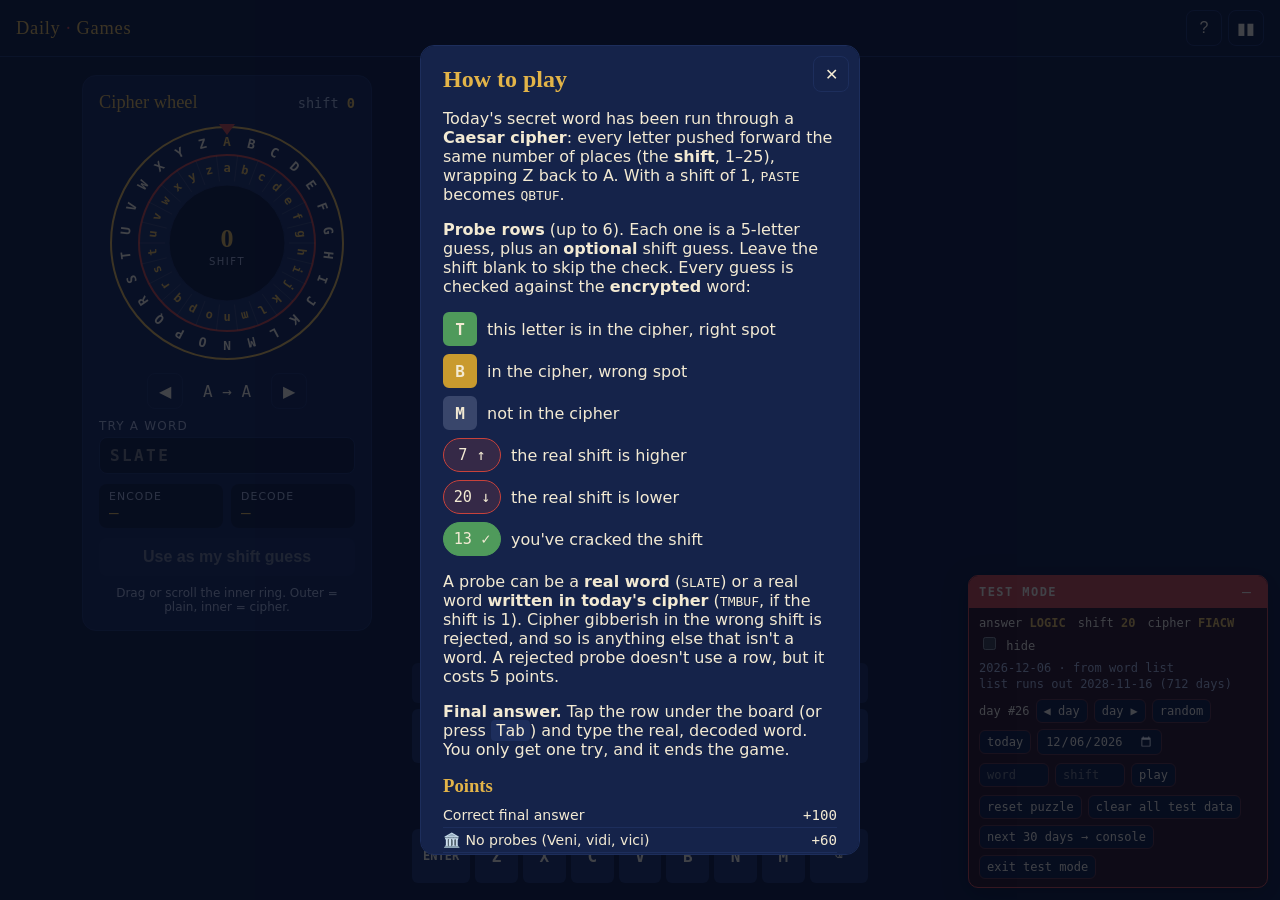
==== caesarle/index.html @ ae0e4043 "Daily games: hub + Caesarle" ====
<!DOCTYPE html>
<html lang="en">
<head>
  <meta charset="utf-8">
  <meta name="viewport" content="width=device-width, initial-scale=1, maximum-scale=1">
  <title>Caesarle · a daily cipher word game</title>
  <meta name="description" content="Today's word is hidden behind a Caesar cipher. Probe it, crack the shift, then lock in your answer.">
  <link rel="icon" href="data:image/svg+xml,<svg xmlns=%22http://www.w3.org/2000/svg%22 viewBox=%220 0 100 100%22><rect width=%22100%22 height=%22100%22 rx=%2220%22 fill=%22%230d1730%22/><text x=%2250%22 y=%2270%22 font-size=%2260%22 text-anchor=%22middle%22 fill=%22%23e3b448%22 font-family=%22Georgia%22>D</text></svg>">
  <link rel="stylesheet" href="../shared/style.css">
  <link rel="stylesheet" href="caesarle.css">
</head>
<body>
  <header class="topbar">
    <a class="brand" href="../">Daily <span>·</span> Games</a>
    <nav>
      <button class="icon-btn" id="wheelBtn" aria-label="Cipher wheel" aria-controls="wheelPanel">◎</button>
      <button class="icon-btn" id="helpBtn" aria-label="How to play">?</button>
      <button class="icon-btn" id="statsBtn" aria-label="Statistics">▮▮</button>
    </nav>
  </header>

  <div class="layout">
  <aside class="wheel-panel" id="wheelPanel" aria-label="Cipher wheel"></aside>
  <main class="game">
    <h1 class="title">Caesarle <small id="dayLabel"></small></h1>

    <section class="board" id="board" aria-live="polite" aria-label="Probe guesses"></section>

    <section class="final" id="finalArea" aria-label="Final answer">
      <div class="final-label">Final answer <span>· one shot, ends the game</span></div>
      <div class="final-row" id="finalRow" tabindex="0" role="button" aria-label="Type your final answer"></div>
      <button class="btn lock" id="lockBtn">Lock in</button>
    </section>

    <section class="keyboard" id="keyboard"></section>
  </main>
  </div>
  <div class="scrim" id="scrim"></div>

  <div class="modal" id="helpModal" role="dialog" aria-modal="true" aria-labelledby="helpTitle">
    <div class="card">
      <button class="icon-btn close" data-close>✕</button>
      <h2 id="helpTitle">How to play</h2>
      <p>Today's secret word has been run through a <b>Caesar cipher</b>:
        every letter pushed forward the same number of places (the <b>shift</b>,
        1–25), wrapping Z back to A. With a shift of 1, <code>PASTE</code>
        becomes <code>QBTUF</code>.</p>
      <p><b>Probe rows</b> (up to 6). Each one is a 5-letter guess, plus an
        <b>optional</b> shift guess. Leave the shift blank to skip the check.
        Every guess is checked against the <b>encrypted</b> word:</p>
      <ul class="legend">
        <li><span class="tile hit">T</span> this letter is in the cipher, right spot</li>
        <li><span class="tile near">B</span> in the cipher, wrong spot</li>
        <li><span class="tile miss">M</span> not in the cipher</li>
        <li><span class="badge done">7 ↑</span> the real shift is higher</li>
        <li><span class="badge done">20 ↓</span> the real shift is lower</li>
        <li><span class="badge exact">13 ✓</span> you've cracked the shift</li>
      </ul>
      <p>A probe can be a <b>real word</b> (<code>SLATE</code>) or a real word
        <b>written in today's cipher</b> (<code>TMBUF</code>, if the shift is 1).
        Cipher gibberish in the wrong shift is rejected, and so is anything else
        that isn't a word. A rejected probe doesn't use a row, but it costs 5 points.</p>
      <p><b>Final answer.</b> Tap the row under the board (or press <kbd>Tab</kbd>)
        and type the real, decoded word. You only get one try, and it ends the game.</p>
      <h3>Points</h3>
      <table class="points">
        <tr><td>Correct final answer</td><td>+100</td></tr>
        <tr><td>🏛️ No probes (Veni, vidi, vici)</td><td>+60</td></tr>
        <tr><td>1 probe</td><td>+30</td></tr>
        <tr><td>2 probes</td><td>+20</td></tr>
        <tr><td>3 probes</td><td>+10</td></tr>
        <tr><td>4 probes</td><td>0</td></tr>
        <tr><td>5 probes</td><td>−10</td></tr>
        <tr><td>6 probes</td><td>−20</td></tr>
        <tr><td>🔑 Cracked the key (hit the exact shift)</td><td>+25</td></tr>
        <tr><td>🕶️ No shift checks (never entered a shift guess)</td><td>+50</td></tr>
        <tr><td>📜 Speaks cipher (a probe accepted only in cipher)</td><td>+15</td></tr>
        <tr><td>🙈 Ignored the signs (a shift guess the arrows already ruled out)</td><td>−10 each</td></tr>
        <tr><td>🗡️ Et tu? (probed the real answer instead of locking it in)</td><td>−15</td></tr>
        <tr><td>🚫 Barbarians at the gate (a probe rejected as not-a-word)</td><td>−5 each</td></tr>
        <tr><td>💀 Wrong final answer (no bonuses; rejections still count)</td><td>−25</td></tr>
      </table>
      <p class="muted">The <b>◎ cipher wheel</b> on the left lets you line up the two
        alphabets at any shift and test words. It's a scratchpad and doesn't know today's answer.</p>
      <p class="muted">Think a word should (or shouldn't) be in the game?
        <a href="../contact/?game=caesarle">Tell me</a>.</p>
      <p class="muted">Keyboard: letters to type, digits for the shift,
        <kbd>Enter</kbd> to probe (shift optional), <kbd>Tab</kbd> to switch to the final answer.</p>
    </div>
  </div>

  <div class="modal" id="confirmModal" role="dialog" aria-modal="true" aria-labelledby="confirmTitle">
    <div class="card">
      <h2 id="confirmTitle">Lock in <span id="confirmWord"></span>?</h2>
      <p>This is your only final answer. The game ends either way.</p>
      <div class="actions">
        <button class="btn" id="confirmYes">Lock it in</button>
        <button class="btn secondary" data-close>Keep probing</button>
      </div>
    </div>
  </div>

  <div class="modal" id="statsModal" role="dialog" aria-modal="true" aria-labelledby="statsTitle">
    <div class="card">
      <button class="icon-btn close" data-close>✕</button>
      <div id="endBlock" class="end-block"></div>
      <h2 id="statsTitle">Statistics</h2>
      <div id="statsBody"></div>
    </div>
  </div>

  <div class="toast" id="toast"></div>

  <script src="../shared/daily.js"></script>
  <script src="../shared/wheel.js"></script>
  <script src="words.js"></script>
  <script src="caesarle.js"></script>
</body>
</html>
---- shared/style.css ----
/* Shared look for the hub and every game. Palette follows the Roman Serius
   "RR" monogram: gold on deep blue with a red accent. Swap values here. */
:root {
  --bg: #0d1730;
  --panel: #15234a;
  --panel-2: #1d2e5c;
  --ink: #f3ead3;
  --muted: #a9b2cc;
  --gold: #e3b448;
  --red: #c8423b;
  --hit: #4f9a5b;      /* right letter, right spot */
  --near: #c99a2e;     /* right letter, wrong spot */
  --miss: #39466b;     /* not in word */
  --radius: 10px;
  --mono: ui-monospace, "SF Mono", Menlo, Consolas, monospace;
  --serif: "Iowan Old Style", "Palatino Linotype", Palatino, Georgia, serif;
  --sans: system-ui, -apple-system, "Segoe UI", sans-serif;
  color-scheme: dark;
}

* { box-sizing: border-box; }

html, body {
  margin: 0;
  background: var(--bg);
  color: var(--ink);
  font-family: var(--sans);
  -webkit-tap-highlight-color: transparent;
}

a { color: var(--gold); }

.topbar {
  display: flex;
  align-items: center;
  justify-content: space-between;
  gap: 12px;
  padding: 10px 16px;
  border-bottom: 1px solid var(--panel-2);
}
.topbar .brand {
  font-family: var(--serif);
  font-size: 1.15rem;
  letter-spacing: 0.04em;
  color: var(--gold);
  text-decoration: none;
}
.topbar .brand span { color: var(--red); }
.topbar nav { display: flex; gap: 6px; }

.icon-btn {
  background: none;
  border: 1px solid var(--panel-2);
  color: var(--ink);
  border-radius: 8px;
  min-width: 36px;
  height: 36px;
  font-size: 1rem;
  cursor: pointer;
}
.icon-btn:hover { border-color: var(--gold); }

.btn {
  background: var(--gold);
  color: var(--bg);
  border: 0;
  border-radius: 8px;
  padding: 10px 18px;
  font-weight: 700;
  font-size: 1rem;
  cursor: pointer;
}
.btn.secondary { background: var(--panel-2); color: var(--ink); }

/* Modal dialogs (help, stats) */
.modal {
  position: fixed;
  inset: 0;
  background: rgba(5, 10, 25, 0.75);
  display: none;
  align-items: center;
  justify-content: center;
  padding: 16px;
  z-index: 50;
}
.modal.open { display: flex; }
.modal .card {
  background: var(--panel);
  border: 1px solid var(--panel-2);
  border-radius: 14px;
  max-width: 440px;
  width: 100%;
  max-height: 90vh;
  overflow: auto;
  padding: 20px 22px;
  position: relative;
}
.modal h2 { font-family: var(--serif); color: var(--gold); margin: 0 0 10px; }
.modal .close { position: absolute; top: 10px; right: 10px; }

.toast {
  position: fixed;
  top: 64px;
  left: 50%;
  transform: translateX(-50%);
  background: var(--ink);
  color: var(--bg);
  padding: 8px 14px;
  border-radius: 8px;
  font-weight: 700;
  opacity: 0;
  pointer-events: none;
  transition: opacity 0.2s;
  z-index: 60;
}
.toast.show { opacity: 1; }

/* Stats block reused by every game */
.stat-row { display: flex; justify-content: space-around; text-align: center; margin: 8px 0 14px; }
.stat-row b { display: block; font-size: 1.6rem; }
.stat-row small { color: var(--muted); font-size: 0.72rem; }
.dist { display: grid; gap: 4px; margin-bottom: 14px; }
.dist .bar { display: flex; align-items: center; gap: 6px; font-family: var(--mono); font-size: 0.85rem; }
.dist .fill { background: var(--miss); padding: 2px 6px; text-align: right; min-width: 22px; border-radius: 3px; }
.dist .fill.today { background: var(--hit); }

@media (prefers-reduced-motion: reduce) {
  * { animation: none !important; transition: none !important; }
}

/* ---------- Cipher wheel (shared/wheel.js) ---------- */
.wheel { display: flex; flex-direction: column; align-items: center; gap: 10px; }
.wheel-head { width: 100%; display: flex; justify-content: space-between; align-items: baseline; }
.wheel-title { font-family: var(--serif); color: var(--gold); font-size: 1.15rem; }
.wheel-shift { color: var(--muted); font-family: var(--mono); font-size: 0.85rem; }
.wheel-shift b { color: var(--gold); }
.wheel-stage { width: 240px; height: 240px; touch-action: none; cursor: grab; border-radius: 50%; outline: none; }
.wheel-stage:active { cursor: grabbing; }
.wheel-stage:focus-visible { box-shadow: 0 0 0 3px rgba(227, 180, 72, 0.5); }
.wheel-svg { width: 100%; height: 100%; display: block; user-select: none; }
.w-outer { fill: var(--panel); stroke: var(--gold); stroke-width: 2; }
.w-plain { fill: var(--ink); font: 700 13px var(--mono); text-anchor: middle; dominant-baseline: central; }
.w-plain.top { fill: var(--gold); }
.w-inner { transform-origin: 120px 120px; transition: transform 0.25s ease; }
.w-inner.instant { transition: none; }
.w-disk { fill: var(--panel-2); stroke: var(--red); stroke-width: 2; }
.w-tick { stroke: rgba(243, 234, 211, 0.12); stroke-width: 1; }
.w-cipher { fill: var(--gold); font: 700 12px var(--mono); text-anchor: middle; dominant-baseline: central; }
.w-hub { fill: var(--bg); stroke: var(--panel-2); }
.w-hubnum { fill: var(--gold); font: 700 26px var(--serif); text-anchor: middle; }
.w-hublabel { fill: var(--muted); font: 10px var(--sans); text-anchor: middle; letter-spacing: 0.15em; text-transform: uppercase; }
.w-pointer { fill: var(--red); }
.wheel-buttons { display: flex; align-items: center; gap: 12px; }
.wheel-pair { font-family: var(--mono); color: var(--ink); min-width: 64px; text-align: center; }
.wheel-try { width: 100%; display: flex; flex-direction: column; gap: 4px; font-size: 0.75rem; color: var(--muted); text-transform: uppercase; letter-spacing: 0.1em; }
.wheel-try input {
  background: var(--bg); color: var(--ink); border: 1px solid var(--panel-2); border-radius: 8px;
  padding: 8px 10px; font: 600 1rem var(--mono); text-transform: uppercase; letter-spacing: 0.15em;
}
.wheel-try input:focus { outline: none; border-color: var(--gold); }
.wheel-out { width: 100%; display: grid; grid-template-columns: 1fr 1fr; gap: 8px; }
.wheel-out div { background: var(--bg); border-radius: 8px; padding: 6px 10px; }
.wheel-out small { display: block; color: var(--muted); font-size: 0.68rem; text-transform: uppercase; letter-spacing: 0.1em; }
.wheel-out code { font-family: var(--mono); color: var(--gold); letter-spacing: 0.12em; font-size: 1rem; }
.wheel-use { width: 100%; }
.wheel-hint { color: var(--muted); font-size: 0.75rem; margin: 0; text-align: center; }
---- caesarle/caesarle.css ----
/* Three columns: the game always sits in the true centre of the page,
   the wheel hugs the left edge of the centre column. */
.layout {
  display: grid;
  grid-template-columns: 1fr minmax(0, 480px) 1fr;
  align-items: start;
}
.layout > .game { grid-column: 2; grid-row: 1; }
.layout > .wheel-panel { grid-column: 1; grid-row: 1; justify-self: end; margin-right: 28px; }
.wheel-panel {
  width: 290px;
  flex: none;
  margin-top: 18px;
  padding: 16px;
  background: var(--panel);
  border: 1px solid var(--panel-2);
  border-radius: 14px;
  position: sticky;
  top: 16px;
}
#wheelBtn { display: none; }
.scrim { display: none; }

/* Narrow screens: the wheel becomes a drawer that slides in from the left */
@media (max-width: 1120px) {
  #wheelBtn { display: inline-block; }
  .wheel-panel {
    position: fixed;
    top: 0; left: 0; bottom: 0;
    margin: 0;
    border-radius: 0 14px 14px 0;
    overflow-y: auto;
    z-index: 40;
    transform: translateX(-105%);
    transition: transform 0.25s ease;
  }
  .wheel-panel.open { transform: none; }
  .scrim.open { display: block; position: fixed; inset: 0; background: rgba(5, 10, 25, 0.6); z-index: 39; }
}

.game {
  width: 100%;
  max-width: 480px;
  margin: 0;
  padding: 10px 12px 16px;
  display: flex;
  flex-direction: column;
  align-items: center;
  gap: 12px;
  min-height: calc(100dvh - 58px);
}
.title {
  font-family: var(--serif);
  font-weight: 600;
  margin: 4px 0 0;
  font-size: 1.6rem;
  letter-spacing: 0.03em;
}
.title small { color: var(--muted); font-size: 0.9rem; font-family: var(--mono); }

/* Tiles */
.tile {
  width: 52px;
  height: 52px;
  display: inline-flex;
  align-items: center;
  justify-content: center;
  font-family: var(--mono);
  font-size: 1.6rem;
  font-weight: 700;
  text-transform: uppercase;
  border: 2px solid var(--panel-2);
  border-radius: 6px;
  user-select: none;
}
.tile.filled { border-color: var(--muted); animation: pop 0.1s; }
.tile.hit  { background: var(--hit);  border-color: var(--hit); }
.tile.near { background: var(--near); border-color: var(--near); }
.tile.miss { background: var(--miss); border-color: var(--miss); }
.tile.reveal { animation: flip 0.4s ease both; }

@keyframes pop { 50% { transform: scale(1.08); } }
@keyframes flip {
  0% { transform: rotateX(0); }
  50% { transform: rotateX(90deg); }
  100% { transform: rotateX(0); }
}

/* Board */
.board { display: grid; gap: 6px; }
.row { display: flex; gap: 6px; align-items: center; }
.row.shake { animation: shake 0.35s; }
@keyframes shake {
  20%, 60% { transform: translateX(-6px); }
  40%, 80% { transform: translateX(6px); }
}

.badge {
  display: inline-flex;
  align-items: center;
  justify-content: center;
  gap: 3px;
  min-width: 58px;
  height: 34px;
  margin-left: 4px;
  border-radius: 999px;
  border: 1px dashed var(--panel-2);
  font-family: var(--mono);
  font-size: 0.95rem;
  color: var(--muted);
}
.badge.pending { border-style: solid; border-color: var(--gold); color: var(--gold); }
.badge.done { border-style: solid; border-color: var(--red); color: var(--ink); background: rgba(200,66,59,.18); }
.badge.skip { border-style: solid; border-color: var(--panel-2); color: var(--muted); }
.badge.exact { border-style: solid; border-color: var(--hit); background: var(--hit); color: var(--ink); }

/* Shift control */
.shift-control { display: flex; align-items: center; gap: 8px; }
.shift-label { font-size: 0.8rem; color: var(--muted); text-transform: uppercase; letter-spacing: 0.1em; }
#shiftValue {
  min-width: 44px;
  text-align: center;
  font-family: var(--mono);
  font-size: 1.4rem;
  font-weight: 700;
  color: var(--gold);
}

/* Keyboard */
.keyboard { width: 100%; display: grid; gap: 6px; margin-top: auto; }
.kb-row { display: flex; gap: 5px; justify-content: center; }
.key {
  flex: 1;
  max-width: 44px;
  height: 54px;
  border: 0;
  border-radius: 6px;
  background: var(--panel-2);
  color: var(--ink);
  font-family: var(--mono);
  font-weight: 700;
  font-size: 1rem;
  text-transform: uppercase;
  cursor: pointer;
}
.key.wide { max-width: 68px; flex: 1.5; font-size: 0.75rem; }
.key.hit { background: var(--hit); }
.key.near { background: var(--near); }
.key.miss { background: #0a1226; color: #5d6787; }

/* Help modal bits */
.legend { list-style: none; padding: 0; display: grid; gap: 8px; }
.legend li { display: flex; align-items: center; gap: 10px; }
.legend .tile { width: 34px; height: 34px; font-size: 1rem; }
.legend .badge { margin: 0; }
.muted { color: var(--muted); font-size: 0.9rem; }
kbd {
  font-family: var(--mono);
  background: var(--panel-2);
  border-radius: 4px;
  padding: 1px 5px;
}

.end-block { text-align: center; }
.end-block .answer { font-family: var(--mono); font-size: 1.3rem; color: var(--gold); letter-spacing: 0.2em; }
.actions { display: flex; gap: 10px; justify-content: center; margin: 12px 0 6px; }
.end-block .next { color: var(--muted); font-size: 0.85rem; }

@media (max-width: 380px) {
  .final-row .tile { width: 38px; height: 38px; }
  .key { height: 48px; }
  .tile { width: 44px; height: 44px; font-size: 1.35rem; }
  .badge { min-width: 50px; }
}

/* Active row cue */
.row.active .tile { border-color: #4a5a8c; }
.row.active .tile.filled { border-color: var(--muted); }

/* Final answer area */
.final {
  display: flex;
  flex-direction: column;
  align-items: center;
  gap: 8px;
  padding: 10px 14px 12px;
  border: 1px solid var(--panel-2);
  border-radius: 12px;
  background: rgba(21, 35, 74, 0.5);
}
.final-label { font-size: 0.75rem; text-transform: uppercase; letter-spacing: 0.12em; color: var(--gold); }
.final-label span { color: var(--muted); text-transform: none; letter-spacing: 0; }
.final-row { display: flex; gap: 6px; cursor: pointer; border-radius: 8px; padding: 3px; outline: none; }
.final-row .tile { width: 44px; height: 44px; font-size: 1.3rem; border-style: dashed; }
.final-row.active .tile { border-style: solid; border-color: var(--gold); }
.final-row.active .tile.filled { color: var(--gold); }
.final-row.won .tile { background: var(--hit); border: 2px solid var(--hit); color: var(--ink); }
.final-row.lost .tile { background: var(--red); border: 2px solid var(--red); color: var(--ink); }
.btn.lock { padding: 7px 16px; font-size: 0.9rem; }
.btn:disabled { opacity: 0.4; cursor: default; }

/* Points table + end screen */
.card h3 { font-family: var(--serif); color: var(--gold); margin: 16px 0 6px; }
.points { width: 100%; border-collapse: collapse; font-size: 0.88rem; }
.points td { padding: 4px 0; border-bottom: 1px solid var(--panel-2); vertical-align: top; }
.points td:last-child { text-align: right; font-family: var(--mono); white-space: nowrap; padding-left: 10px; }
.end-block .score { font-family: var(--serif); font-size: 2.6rem; color: var(--gold); line-height: 1; margin: 4px 0; }
.end-block .verdict { font-weight: 700; letter-spacing: 0.08em; text-transform: uppercase; font-size: 0.85rem; }
.end-block .verdict.lost { color: var(--red); }
.end-block .points { margin: 12px 0 4px; text-align: left; }
.end-block .reveal { font-family: var(--mono); margin-top: 8px; color: var(--muted); font-size: 0.9rem; }
.end-block .reveal b { color: var(--gold); letter-spacing: 0.15em; }
.end-block { margin-bottom: 18px; padding-bottom: 14px; border-bottom: 1px solid var(--panel-2); }
.end-block:empty { display: none; }
.key.digit { height: 40px; font-size: 0.9rem; background: #182651; color: var(--gold); }
.board .tile { width: 48px; height: 48px; font-size: 1.45rem; }

/* ---------- test panel (only in test mode) ---------- */
.test-panel {
  position: fixed; right: 12px; bottom: 12px; z-index: 45;
  width: 300px; background: #2a0f12; border: 1px solid var(--red); border-radius: 10px;
  font: 12px var(--mono); color: var(--ink); box-shadow: 0 6px 24px rgba(0,0,0,.4);
}
.tp-head { display: flex; justify-content: space-between; align-items: center; padding: 6px 10px; background: var(--red); border-radius: 9px 9px 0 0; letter-spacing: .12em; }
.tp-min { background: none; border: 0; color: var(--ink); font-size: 16px; cursor: pointer; }
.test-panel.min .tp-body { display: none; }
.tp-body { padding: 8px 10px; display: grid; gap: 8px; }
.tp-ans { display: flex; flex-wrap: wrap; gap: 4px 12px; align-items: center; }
.tp-ans b { color: var(--gold); }
.tp-ans b.blur { filter: blur(5px); }
.tp-ans b.blur:hover { filter: none; }
.tp-row { display: flex; flex-wrap: wrap; gap: 6px; align-items: center; }
.tp-row button, .tp-row input {
  background: var(--bg); color: var(--ink); border: 1px solid #5a2a2e; border-radius: 6px;
  padding: 4px 7px; font: 12px var(--mono); cursor: pointer;
}
.tp-row input { width: 70px; cursor: text; }
.tp-row input[type=date] { width: auto; }
.tp-meta { color: var(--muted); flex-direction: column; align-items: flex-start; gap: 2px; }
.tp-warn { color: var(--gold); font-weight: 700; }
.tp-row button:hover { border-color: var(--gold); }
@media (max-width: 600px) { .test-panel { left: 8px; right: 8px; width: auto; bottom: 8px; } .test-panel:not(.min) ~ * {} }
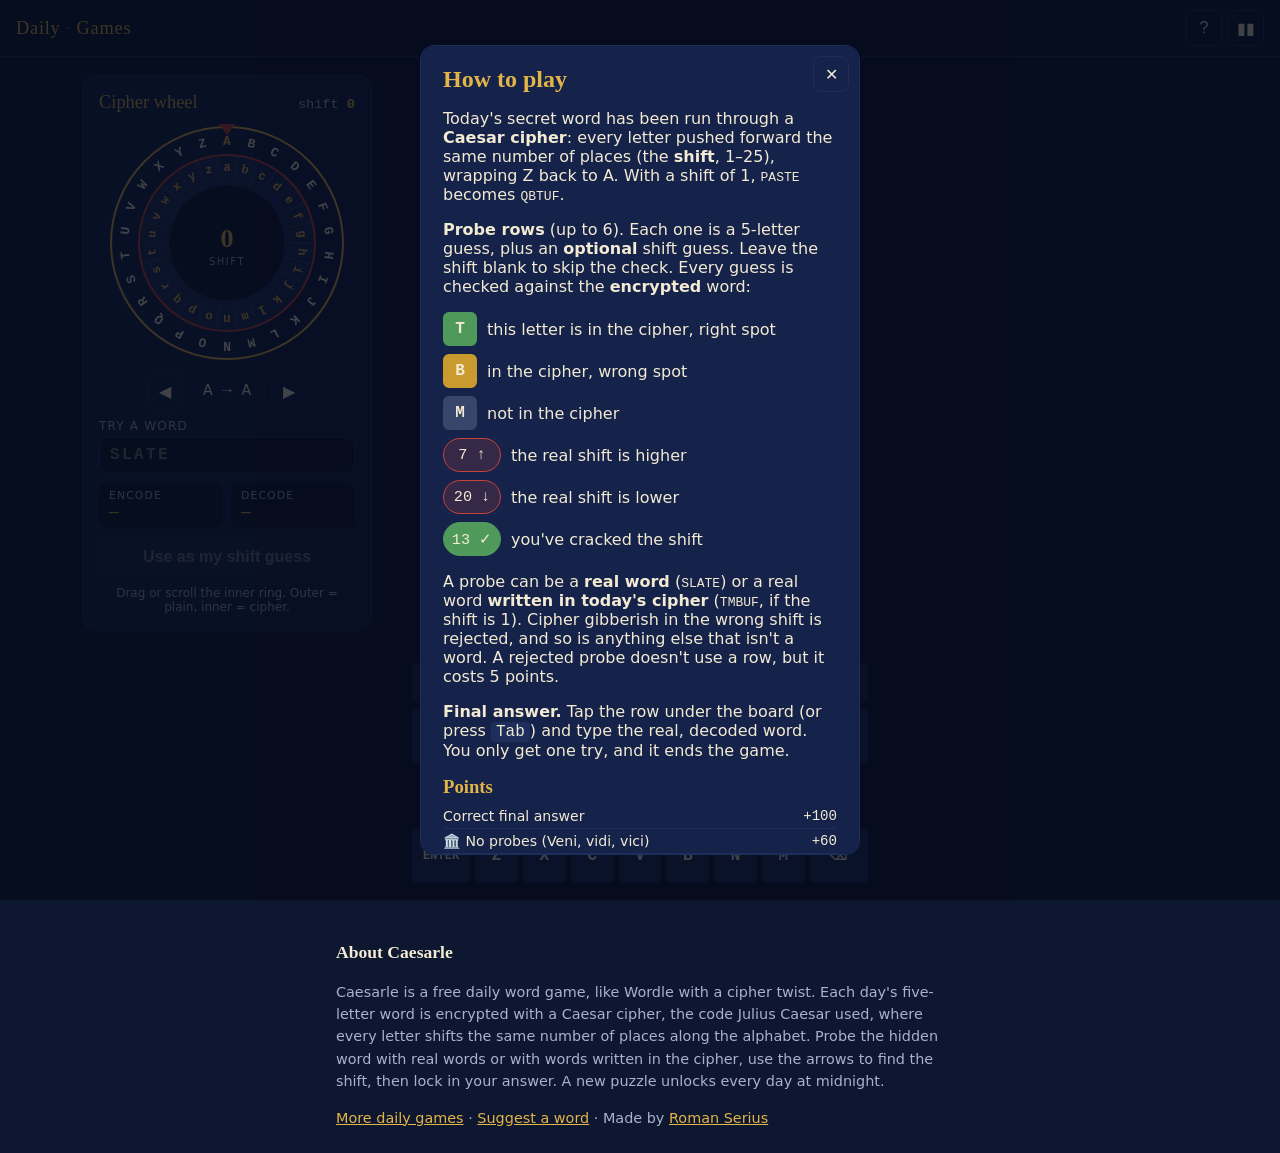
==== commit d205051a: "Stats and search" ====
--- a/caesarle/index.html
+++ b/caesarle/index.html
@@ -3,8 +3,48 @@
 <head>
   <meta charset="utf-8">
   <meta name="viewport" content="width=device-width, initial-scale=1, maximum-scale=1">
-  <title>Caesarle · a daily cipher word game</title>
-  <meta name="description" content="Today's word is hidden behind a Caesar cipher. Probe it, crack the shift, then lock in your answer.">
+  <title>Caesarle: the daily Caesar cipher word game</title>
+  <meta name="description" content="Caesarle is a free daily word puzzle where the answer is hidden behind a Caesar cipher. Probe the encrypted word, crack the shift, and lock in your answer. New cipher every day.">
+  <link rel="canonical" href="https://roman-serius.github.io/daily-games/caesarle/">
+  <meta property="og:type" content="website">
+  <meta property="og:site_name" content="Daily Games by Roman Serius">
+  <meta property="og:title" content="Caesarle: the daily Caesar cipher word game">
+  <meta property="og:description" content="Caesarle is a free daily word puzzle where the answer is hidden behind a Caesar cipher. Probe the encrypted word, crack the shift, and lock in your answer. New cipher every day.">
+  <meta property="og:url" content="https://roman-serius.github.io/daily-games/caesarle/">
+  <meta property="og:image" content="https://roman-serius.github.io/daily-games/caesarle/og.png">
+  <meta property="og:image:width" content="1200">
+  <meta property="og:image:height" content="630">
+  <meta name="twitter:card" content="summary_large_image">
+  <meta name="theme-color" content="#0d1730">
+  <script type="application/ld+json">
+{
+  "@context": "https://schema.org",
+  "@type": "WebApplication",
+  "name": "Caesarle",
+  "url": "https://roman-serius.github.io/daily-games/caesarle/",
+  "description": "Caesarle is a free daily word puzzle where the answer is hidden behind a Caesar cipher. Probe the encrypted word, crack the shift, and lock in your answer. New cipher every day.",
+  "applicationCategory": "GameApplication",
+  "genre": [
+    "Word game",
+    "Puzzle",
+    "Cipher"
+  ],
+  "operatingSystem": "Any (web browser)",
+  "isAccessibleForFree": true,
+  "inLanguage": "en",
+  "offers": {
+    "@type": "Offer",
+    "price": "0",
+    "priceCurrency": "USD"
+  },
+  "author": {
+    "@type": "Person",
+    "name": "Roman Serius",
+    "url": "https://roman-serius.github.io/"
+  }
+}
+  </script>
+
   <link rel="icon" href="data:image/svg+xml,<svg xmlns=%22http://www.w3.org/2000/svg%22 viewBox=%220 0 100 100%22><rect width=%22100%22 height=%22100%22 rx=%2220%22 fill=%22%230d1730%22/><text x=%2250%22 y=%2270%22 font-size=%2260%22 text-anchor=%22middle%22 fill=%22%23e3b448%22 font-family=%22Georgia%22>D</text></svg>">
   <link rel="stylesheet" href="../shared/style.css">
   <link rel="stylesheet" href="caesarle.css">
@@ -109,9 +149,21 @@
     </div>
   </div>
 
+  <footer class="about">
+    <h2>About Caesarle</h2>
+    <p>Caesarle is a free daily word game, like Wordle with a cipher twist. Each day's
+      five-letter word is encrypted with a Caesar cipher, the code Julius Caesar used,
+      where every letter shifts the same number of places along the alphabet. Probe the
+      hidden word with real words or with words written in the cipher, use the arrows to
+      find the shift, then lock in your answer. A new puzzle unlocks every day at midnight.</p>
+    <p><a href="../">More daily games</a> · <a href="../contact/?game=caesarle">Suggest a word</a> · Made by <a href="https://roman-serius.github.io/">Roman Serius</a></p>
+  </footer>
+
   <div class="toast" id="toast"></div>
 
   <script src="../shared/daily.js"></script>
+  <script src="../shared/games.js"></script>
+  <script src="../shared/analytics.js"></script>
   <script src="../shared/wheel.js"></script>
   <script src="words.js"></script>
   <script src="caesarle.js"></script>
--- a/caesarle/caesarle.css
+++ b/caesarle/caesarle.css
@@ -240,3 +240,7 @@
 .tp-warn { color: var(--gold); font-weight: 700; }
 .tp-row button:hover { border-color: var(--gold); }
 @media (max-width: 600px) { .test-panel { left: 8px; right: 8px; width: auto; bottom: 8px; } .test-panel:not(.min) ~ * {} }
+
+/* About text under the game (also read by search engines) */
+.about { max-width: 640px; margin: 40px auto 24px; padding: 0 16px; color: var(--muted); font-size: 0.9rem; line-height: 1.55; }
+.about h2 { font-family: var(--serif); color: var(--ink); font-size: 1.1rem; margin: 0 0 6px; }
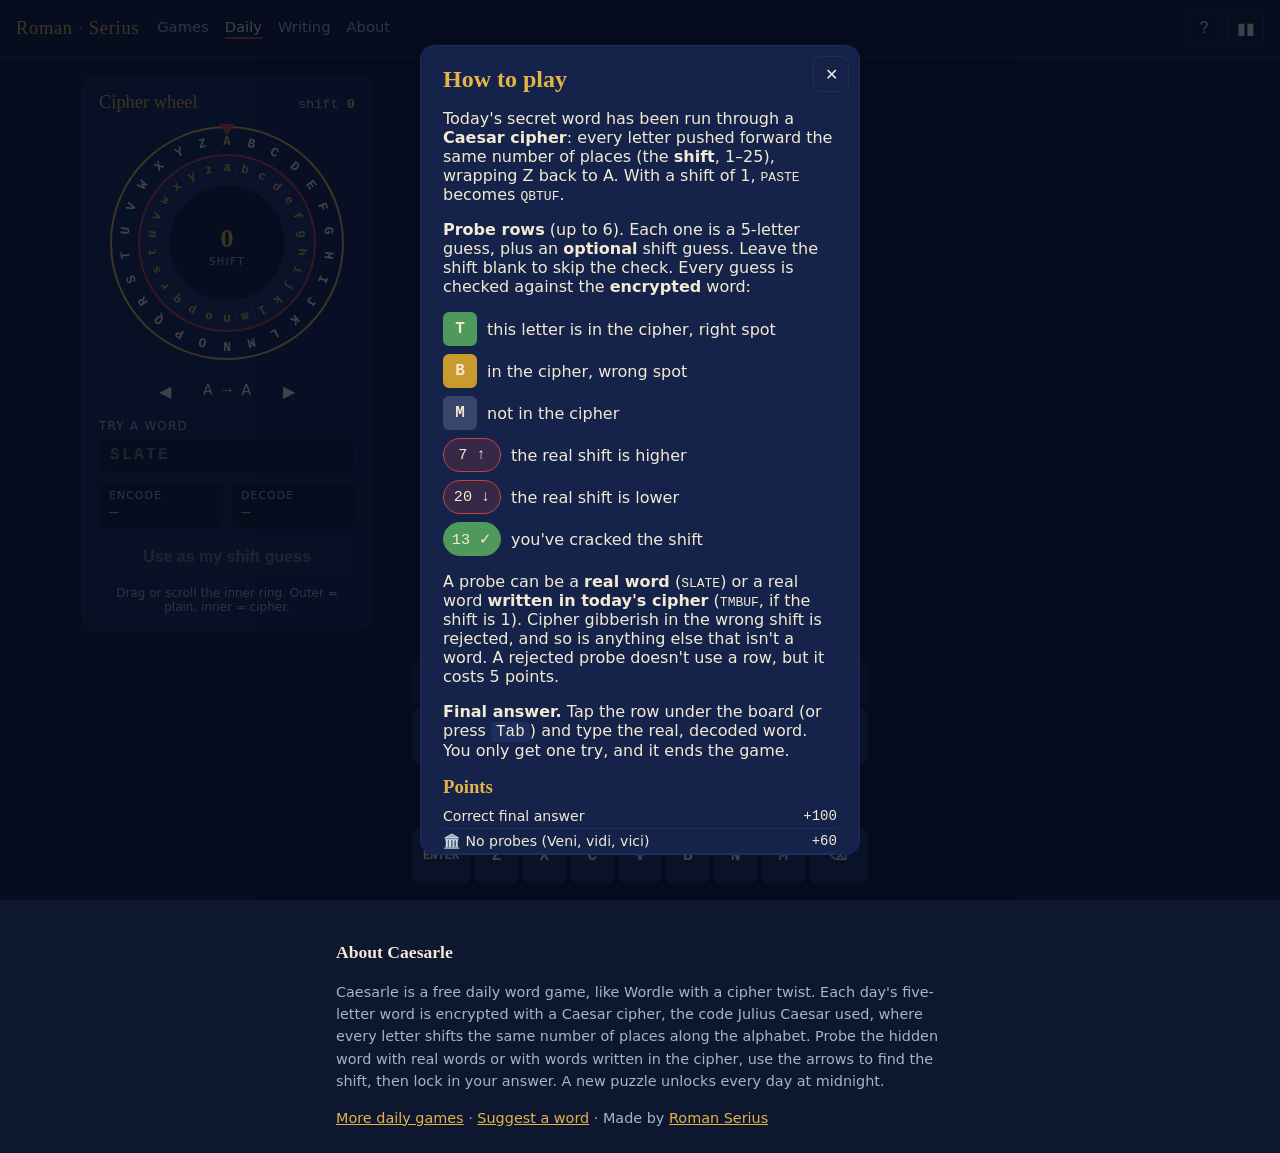
==== commit 8069b83d: "update header" ====
--- a/caesarle/index.html
+++ b/caesarle/index.html
@@ -5,13 +5,13 @@
   <meta name="viewport" content="width=device-width, initial-scale=1, maximum-scale=1">
   <title>Caesarle: the daily Caesar cipher word game</title>
   <meta name="description" content="Caesarle is a free daily word puzzle where the answer is hidden behind a Caesar cipher. Probe the encrypted word, crack the shift, and lock in your answer. New cipher every day.">
-  <link rel="canonical" href="https://roman-serius.github.io/daily-games/caesarle/">
+  <link rel="canonical" href="https://romanserius.com/daily-games/caesarle/">
   <meta property="og:type" content="website">
   <meta property="og:site_name" content="Daily Games by Roman Serius">
   <meta property="og:title" content="Caesarle: the daily Caesar cipher word game">
   <meta property="og:description" content="Caesarle is a free daily word puzzle where the answer is hidden behind a Caesar cipher. Probe the encrypted word, crack the shift, and lock in your answer. New cipher every day.">
-  <meta property="og:url" content="https://roman-serius.github.io/daily-games/caesarle/">
-  <meta property="og:image" content="https://roman-serius.github.io/daily-games/caesarle/og.png">
+  <meta property="og:url" content="https://romanserius.com/daily-games/caesarle/">
+  <meta property="og:image" content="https://romanserius.com/daily-games/caesarle/og.png">
   <meta property="og:image:width" content="1200">
   <meta property="og:image:height" content="630">
   <meta name="twitter:card" content="summary_large_image">
@@ -21,7 +21,7 @@
   "@context": "https://schema.org",
   "@type": "WebApplication",
   "name": "Caesarle",
-  "url": "https://roman-serius.github.io/daily-games/caesarle/",
+  "url": "https://romanserius.com/daily-games/caesarle/",
   "description": "Caesarle is a free daily word puzzle where the answer is hidden behind a Caesar cipher. Probe the encrypted word, crack the shift, and lock in your answer. New cipher every day.",
   "applicationCategory": "GameApplication",
   "genre": [
@@ -40,7 +40,7 @@
   "author": {
     "@type": "Person",
     "name": "Roman Serius",
-    "url": "https://roman-serius.github.io/"
+    "url": "https://romanserius.com/"
   }
 }
   </script>
@@ -50,8 +50,14 @@
   <link rel="stylesheet" href="caesarle.css">
 </head>
 <body>
-  <header class="topbar">
-    <a class="brand" href="../">Daily <span>·</span> Games</a>
+  <header class="topbar has-tools">
+    <a class="brand" href="/">Roman <span>·</span> Serius</a>
+    <nav class="site-nav" aria-label="Site">
+      <a href="/games/">Games</a>
+      <a href="/daily-games/" aria-current="page">Daily</a>
+      <a href="https://intothevoidpress.substack.com">Writing</a>
+      <a href="/about/">About</a>
+    </nav>
     <nav>
       <button class="icon-btn" id="wheelBtn" aria-label="Cipher wheel" aria-controls="wheelPanel">◎</button>
       <button class="icon-btn" id="helpBtn" aria-label="How to play">?</button>
@@ -156,7 +162,7 @@
       where every letter shifts the same number of places along the alphabet. Probe the
       hidden word with real words or with words written in the cipher, use the arrows to
       find the shift, then lock in your answer. A new puzzle unlocks every day at midnight.</p>
-    <p><a href="../">More daily games</a> · <a href="../contact/?game=caesarle">Suggest a word</a> · Made by <a href="https://roman-serius.github.io/">Roman Serius</a></p>
+    <p><a href="../">More daily games</a> · <a href="../contact/?game=caesarle">Suggest a word</a> · Made by <a href="https://romanserius.com/">Roman Serius</a></p>
   </footer>
 
   <div class="toast" id="toast"></div>
--- a/shared/style.css
+++ b/shared/style.css
@@ -47,6 +47,19 @@
 }
 .topbar .brand span { color: var(--red); }
 .topbar nav { display: flex; gap: 6px; }
+
+/* Site links: the same bar as romanserius.com/games/ (homepage repo: assets/roman-serius.css) */
+.topbar .site-nav { gap: 16px; margin-right: auto; margin-left: 6px; }
+.site-nav a { color: var(--muted); text-decoration: none; font-size: 0.92rem; }
+.site-nav a:hover, .site-nav a[aria-current="page"] { color: var(--ink); }
+.site-nav a[aria-current="page"] { border-bottom: 2px solid var(--red); padding-bottom: 2px; }
+.topbar .brand { white-space: nowrap; }
+@media (max-width: 560px) { .topbar.has-tools .site-nav { display: none; } }
+@media (max-width: 420px) {
+  .topbar { gap: 8px; padding: 10px 12px; }
+  .topbar .site-nav { gap: 11px; margin-left: 2px; }
+  .site-nav a { font-size: 0.84rem; }
+}
 
 .icon-btn {
   background: none;
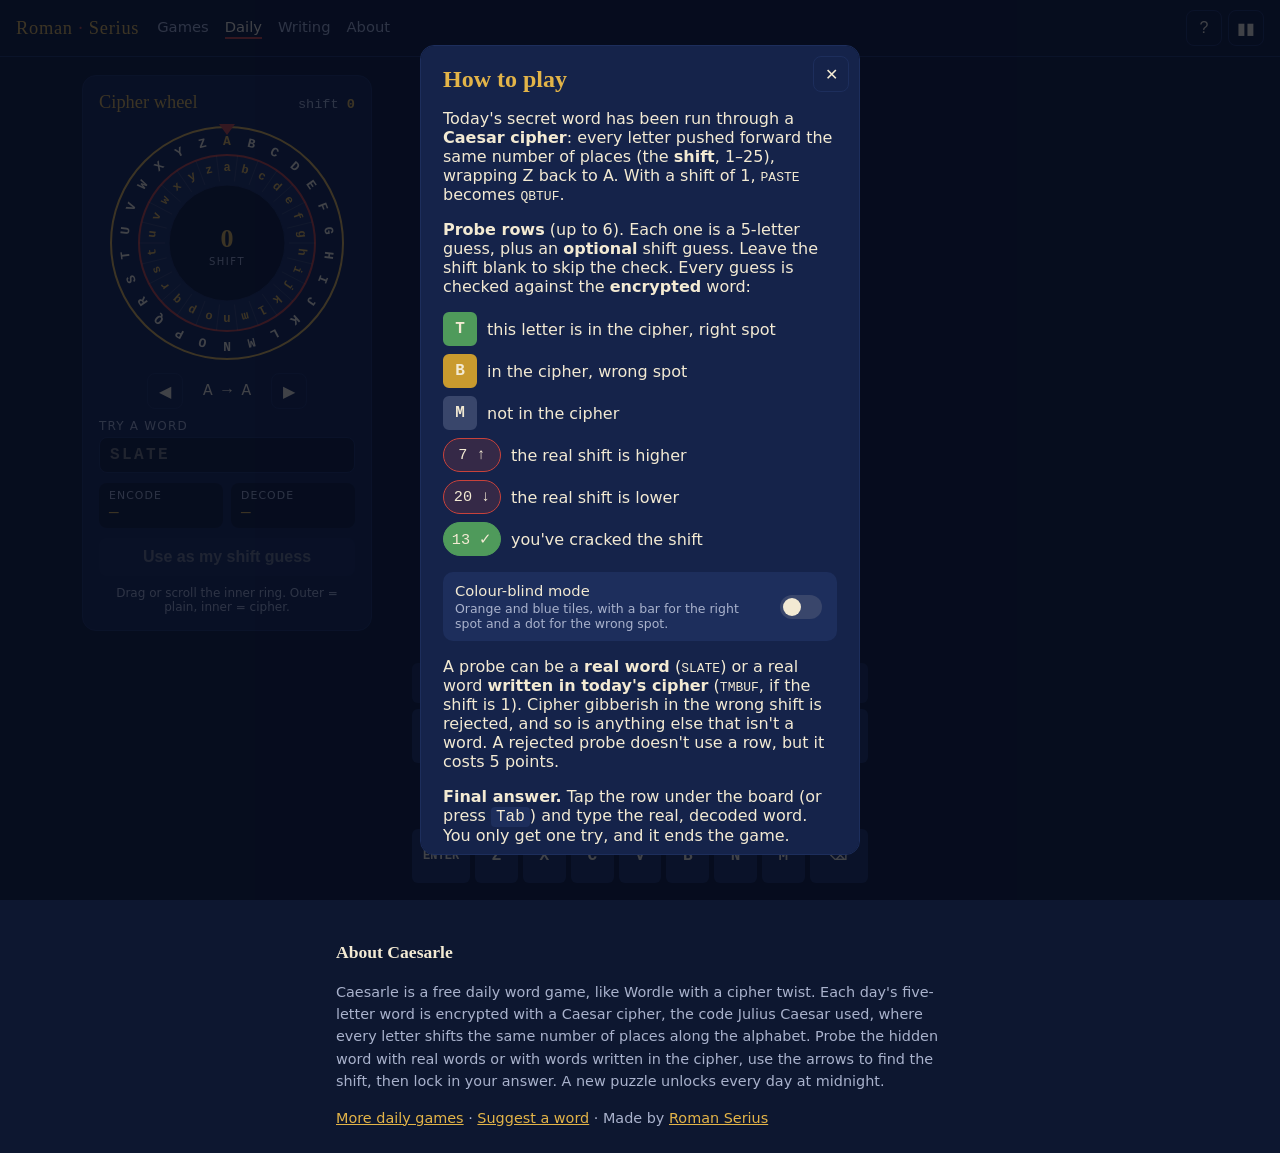
==== commit 6bddd04c: "colorblind caesarle and waddle coming soon" ====
--- a/caesarle/index.html
+++ b/caesarle/index.html
@@ -102,6 +102,11 @@
         <li><span class="badge done">20 ↓</span> the real shift is lower</li>
         <li><span class="badge exact">13 ✓</span> you've cracked the shift</li>
       </ul>
+      <label class="setting">
+        <span>Colour-blind mode
+          <small>Orange and blue tiles, with a bar for the right spot and a dot for the wrong spot.</small></span>
+        <input type="checkbox" id="cbMode" role="switch">
+      </label>
       <p>A probe can be a <b>real word</b> (<code>SLATE</code>) or a real word
         <b>written in today's cipher</b> (<code>TMBUF</code>, if the shift is 1).
         Cipher gibberish in the wrong shift is rejected, and so is anything else
--- a/shared/style.css
+++ b/shared/style.css
@@ -177,3 +177,56 @@
 .wheel-out code { font-family: var(--mono); color: var(--gold); letter-spacing: 0.12em; font-size: 1rem; }
 .wheel-use { width: 100%; }
 .wheel-hint { color: var(--muted); font-size: 0.75rem; margin: 0; text-align: center; }
+
+/* ---------- Colour-blind mode (html.cb, toggled by Daily.setColorBlind) ----------
+   Orange / blue instead of green / yellow, which most colour vision types can
+   tell apart, plus shape marks so tiles never rely on colour alone:
+   right spot = solid bar along the bottom, wrong spot = dot in the corner. */
+html.cb {
+  --hit: #f5793a;
+  --near: #3d8fd6;
+}
+html.cb .tile.hit,
+html.cb .tile.near,
+html.cb .key.hit,
+html.cb .key.near { position: relative; }
+html.cb .tile.hit::after,
+html.cb .key.hit::after {
+  content: "";
+  position: absolute;
+  left: 18%; right: 18%; bottom: 12%;
+  height: 4px;
+  border-radius: 2px;
+  background: currentColor;
+  opacity: 0.9;
+}
+html.cb .tile.near::after,
+html.cb .key.near::after {
+  content: "";
+  position: absolute;
+  top: 10%; right: 10%;
+  width: 7px; height: 7px;
+  border-radius: 50%;
+  background: currentColor;
+  opacity: 0.9;
+}
+
+/* Settings switch, reusable on any page */
+.setting {
+  display: flex;
+  align-items: center;
+  justify-content: space-between;
+  gap: 14px;
+  padding: 10px 12px;
+  margin: 12px 0;
+  background: var(--panel-2);
+  border-radius: 10px;
+  font-size: 0.92rem;
+  cursor: pointer;
+}
+.setting small { display: block; color: var(--muted); font-size: 0.78rem; margin-top: 2px; }
+.setting input { appearance: none; flex: none; width: 42px; height: 24px; border-radius: 999px; background: var(--miss); position: relative; cursor: pointer; transition: background .15s; }
+.setting input::after { content: ""; position: absolute; top: 3px; left: 3px; width: 18px; height: 18px; border-radius: 50%; background: var(--ink); transition: transform .15s; }
+.setting input:checked { background: var(--gold); }
+.setting input:checked::after { transform: translateX(18px); }
+.setting input:focus-visible { outline: 2px solid var(--gold); outline-offset: 2px; }
--- a/caesarle/caesarle.css
+++ b/caesarle/caesarle.css
@@ -244,3 +244,6 @@
 /* About text under the game (also read by search engines) */
 .about { max-width: 640px; margin: 40px auto 24px; padding: 0 16px; color: var(--muted); font-size: 0.9rem; line-height: 1.55; }
 .about h2 { font-family: var(--serif); color: var(--ink); font-size: 1.1rem; margin: 0 0 6px; }
+
+/* Colour-blind mode: a loss shouldn't read as orange-ish like a win */
+html.cb .final-row.lost .tile { background: var(--miss); border-color: var(--red); }
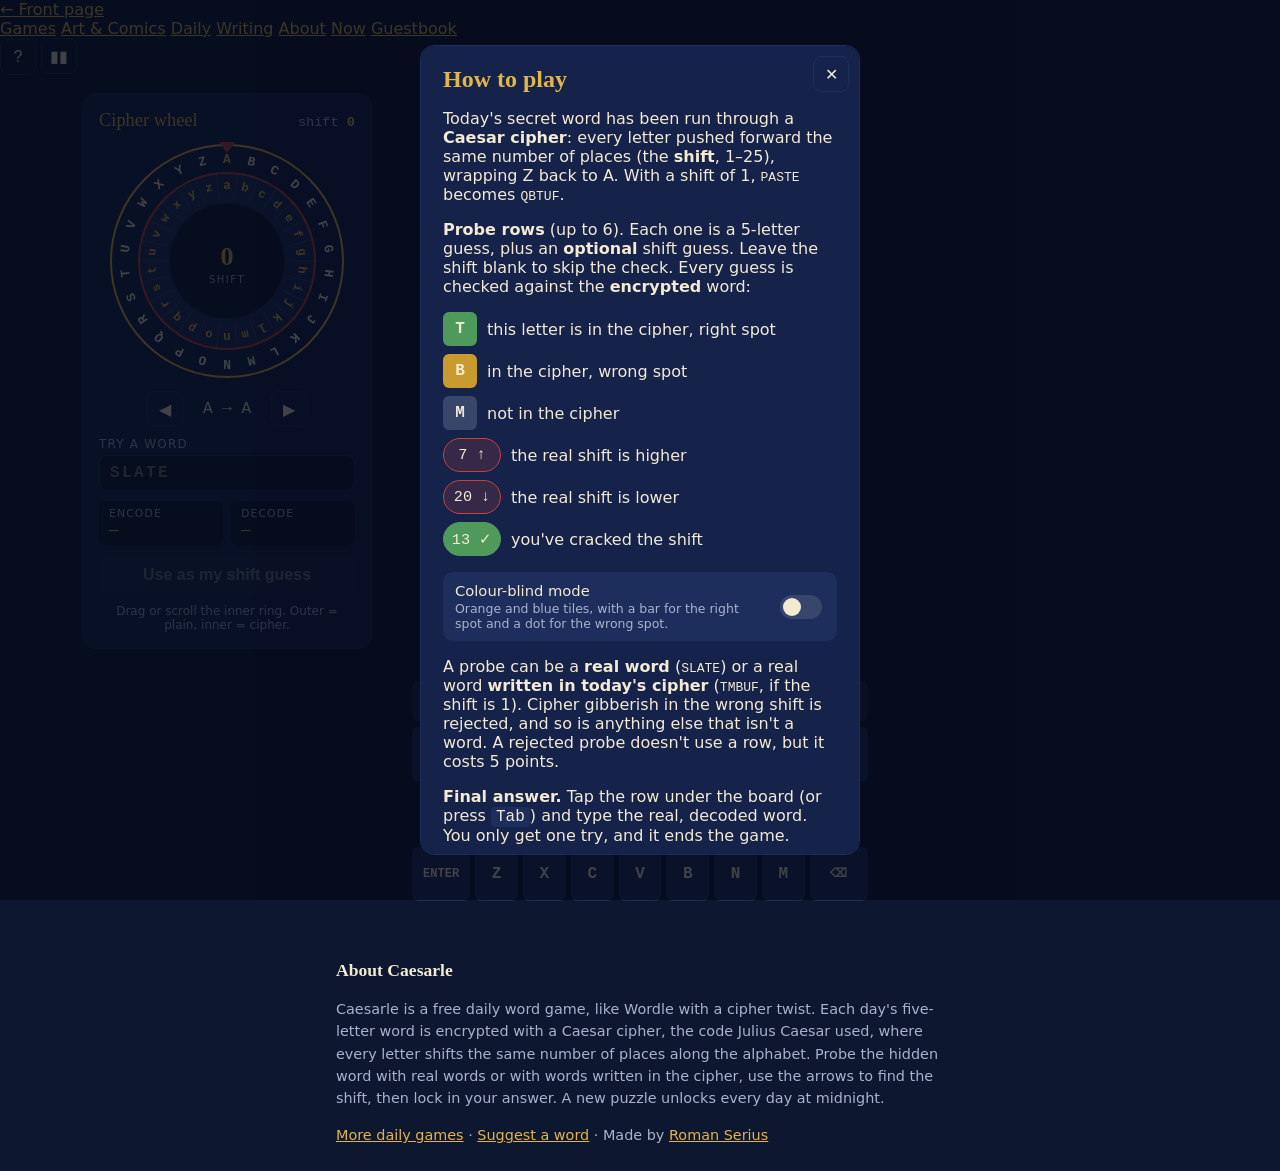
==== commit 29fbb48a: "overhaul" ====
--- a/caesarle/index.html
+++ b/caesarle/index.html
@@ -46,23 +46,32 @@
   </script>
 
   <link rel="icon" href="data:image/svg+xml,<svg xmlns=%22http://www.w3.org/2000/svg%22 viewBox=%220 0 100 100%22><rect width=%22100%22 height=%22100%22 rx=%2220%22 fill=%22%230d1730%22/><text x=%2250%22 y=%2270%22 font-size=%2260%22 text-anchor=%22middle%22 fill=%22%23e3b448%22 font-family=%22Georgia%22>D</text></svg>">
+  <link rel="preconnect" href="https://fonts.googleapis.com">
+  <link rel="preconnect" href="https://fonts.gstatic.com" crossorigin>
+  <link href="https://fonts.googleapis.com/css2?family=Fraunces:opsz,wght@9..144,400;9..144,600;9..144,800&family=Newsreader:ital,opsz,wght@0,6..72,400;1,6..72,400&family=IBM+Plex+Mono:wght@400;500&display=swap" rel="stylesheet">
+  <link rel="stylesheet" href="https://romanserius.com/assets/dateline.css">
   <link rel="stylesheet" href="../shared/style.css">
   <link rel="stylesheet" href="caesarle.css">
 </head>
 <body>
-  <header class="topbar has-tools">
-    <a class="brand" href="/">Roman <span>·</span> Serius</a>
-    <nav class="site-nav" aria-label="Site">
-      <a href="/games/">Games</a>
-      <a href="/daily-games/" aria-current="page">Daily</a>
-      <a href="https://intothevoidpress.substack.com">Writing</a>
-      <a href="/about/">About</a>
-    </nav>
-    <nav>
-      <button class="icon-btn" id="wheelBtn" aria-label="Cipher wheel" aria-controls="wheelPanel">◎</button>
-      <button class="icon-btn" id="helpBtn" aria-label="How to play">?</button>
-      <button class="icon-btn" id="statsBtn" aria-label="Statistics">▮▮</button>
-    </nav>
+  <header class="dateline-bar blue has-tools">
+    <div class="dateline">
+      <a class="dl-home" href="/">← Front page</a>
+      <nav class="site-nav" aria-label="Site">
+        <a href="/games/">Games</a>
+        <a href="/art-and-comics/">Art &amp; Comics</a>
+        <a href="/daily-games/" aria-current="page">Daily</a>
+        <a href="https://intothevoidpress.substack.com">Writing</a>
+        <a href="/about/">About</a>
+        <a href="/now/">Now</a>
+        <a href="/guestbook/">Guestbook</a>
+      </nav>
+      <div class="tools">
+        <button class="icon-btn" id="wheelBtn" aria-label="Cipher wheel" aria-controls="wheelPanel">◎</button>
+        <button class="icon-btn" id="helpBtn" aria-label="How to play">?</button>
+        <button class="icon-btn" id="statsBtn" aria-label="Statistics">▮▮</button>
+      </div>
+    </div>
   </header>
 
   <div class="layout">
--- a/shared/style.css
+++ b/shared/style.css
@@ -30,36 +30,8 @@
 
 a { color: var(--gold); }
 
-.topbar {
-  display: flex;
-  align-items: center;
-  justify-content: space-between;
-  gap: 12px;
-  padding: 10px 16px;
-  border-bottom: 1px solid var(--panel-2);
-}
-.topbar .brand {
-  font-family: var(--serif);
-  font-size: 1.15rem;
-  letter-spacing: 0.04em;
-  color: var(--gold);
-  text-decoration: none;
-}
-.topbar .brand span { color: var(--red); }
-.topbar nav { display: flex; gap: 6px; }
-
-/* Site links: the same bar as romanserius.com/games/ (homepage repo: assets/roman-serius.css) */
-.topbar .site-nav { gap: 16px; margin-right: auto; margin-left: 6px; }
-.site-nav a { color: var(--muted); text-decoration: none; font-size: 0.92rem; }
-.site-nav a:hover, .site-nav a[aria-current="page"] { color: var(--ink); }
-.site-nav a[aria-current="page"] { border-bottom: 2px solid var(--red); padding-bottom: 2px; }
-.topbar .brand { white-space: nowrap; }
-@media (max-width: 560px) { .topbar.has-tools .site-nav { display: none; } }
-@media (max-width: 420px) {
-  .topbar { gap: 8px; padding: 10px 12px; }
-  .topbar .site-nav { gap: 11px; margin-left: 2px; }
-  .site-nav a { font-size: 0.84rem; }
-}
+/* The site header (dateline) is shared with the rest of romanserius.com:
+   https://romanserius.com/assets/dateline.css (homepage repo). */
 
 .icon-btn {
   background: none;
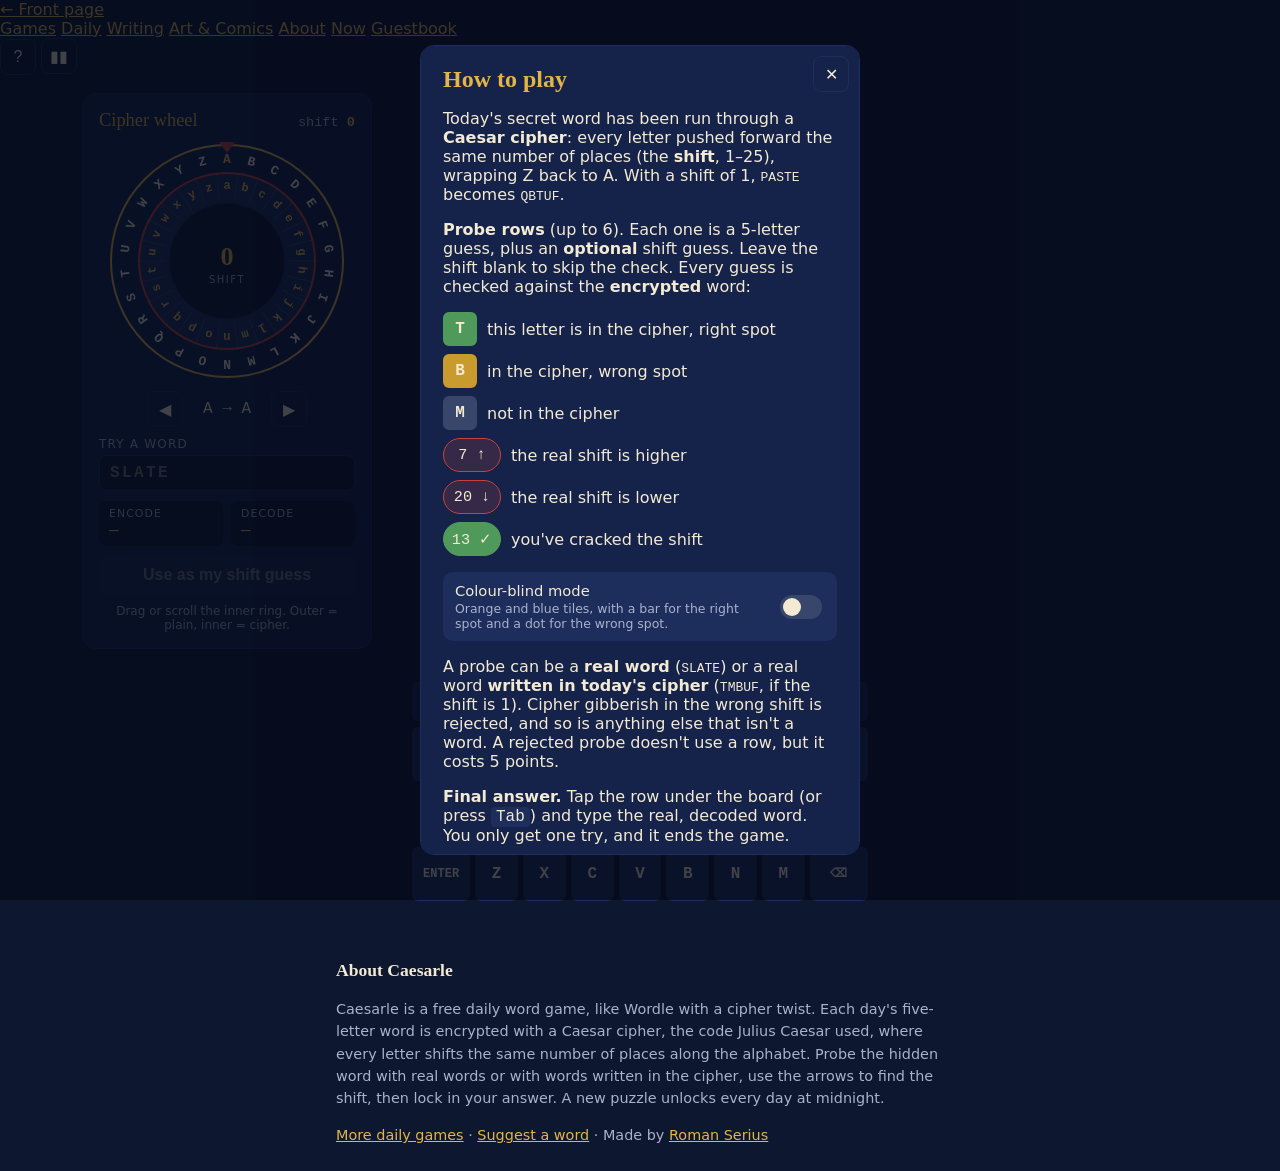
==== commit 13270d8d: "update" ====
--- a/caesarle/index.html
+++ b/caesarle/index.html
@@ -59,9 +59,9 @@
       <a class="dl-home" href="/">← Front page</a>
       <nav class="site-nav" aria-label="Site">
         <a href="/games/">Games</a>
-        <a href="/art-and-comics/">Art &amp; Comics</a>
         <a href="/daily-games/" aria-current="page">Daily</a>
         <a href="https://intothevoidpress.substack.com">Writing</a>
+        <a href="/art-and-comics/">Art &amp; Comics</a>
         <a href="/about/">About</a>
         <a href="/now/">Now</a>
         <a href="/guestbook/">Guestbook</a>
